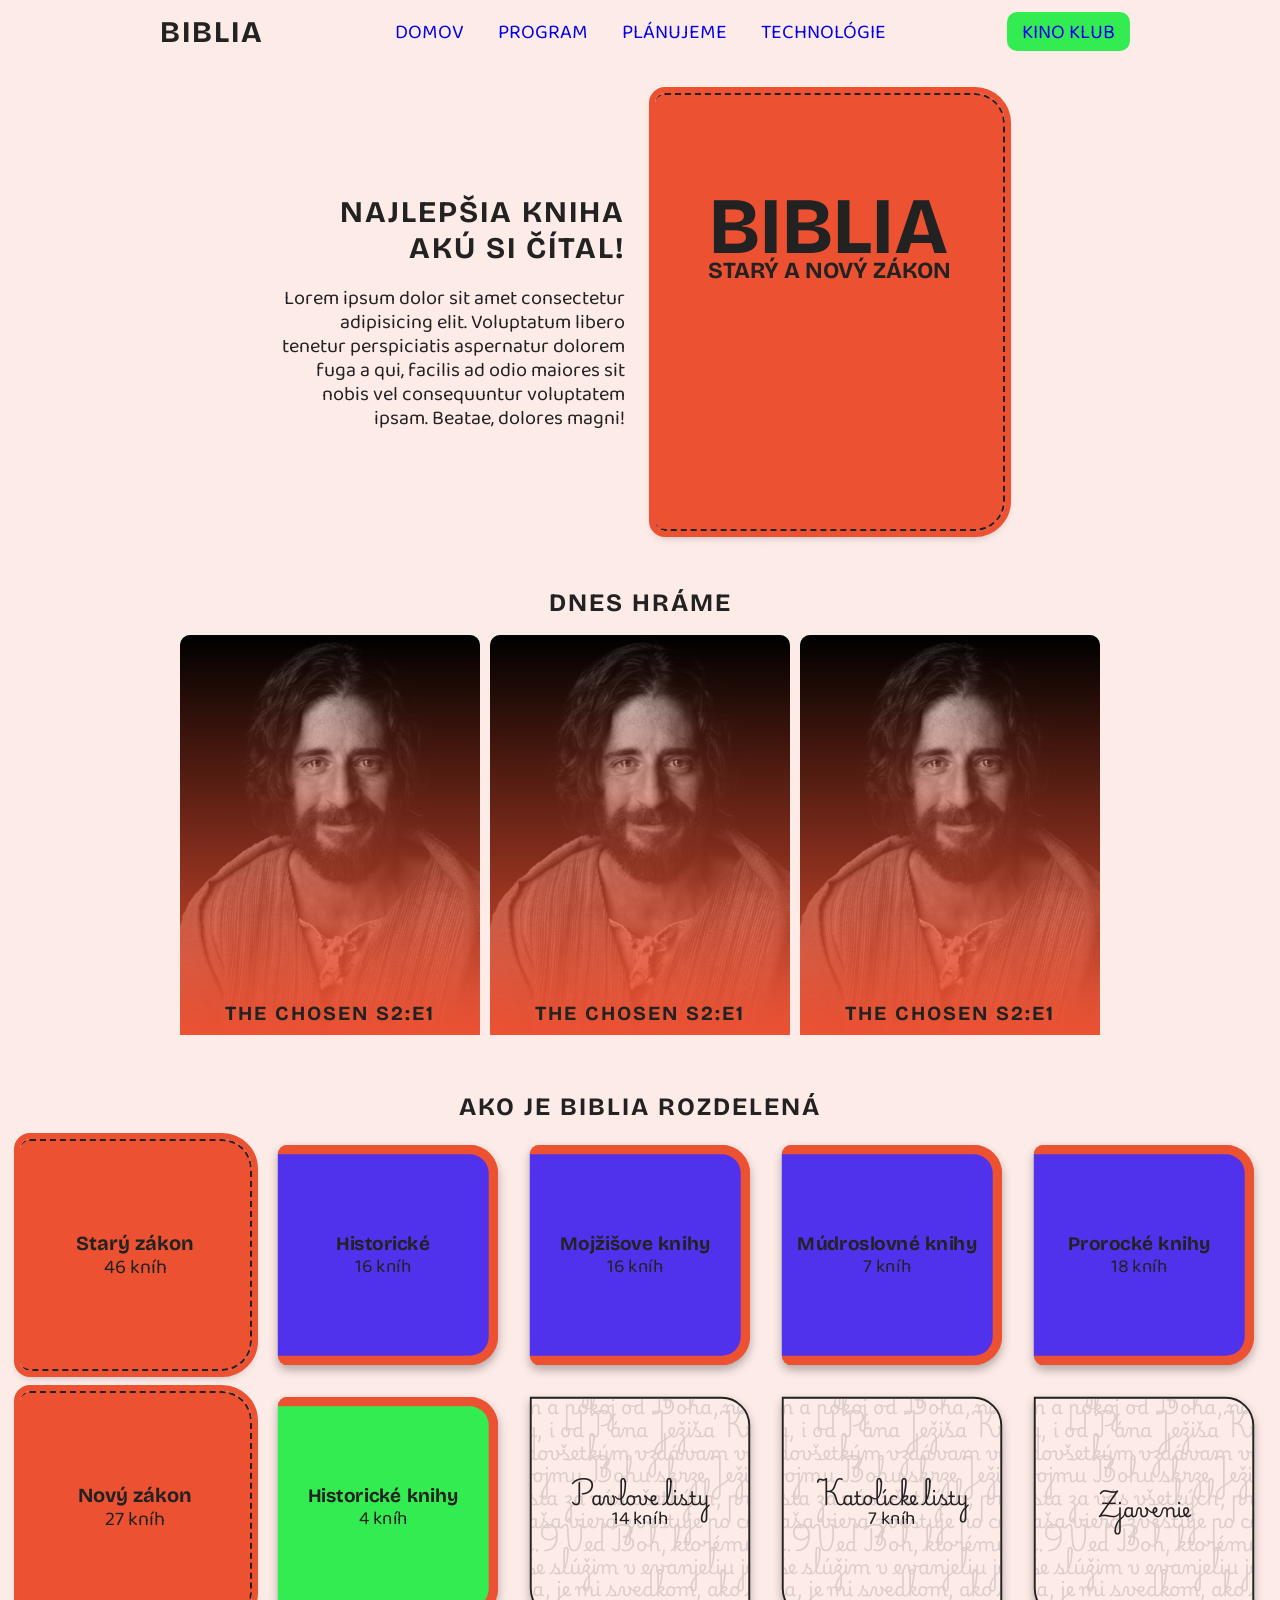
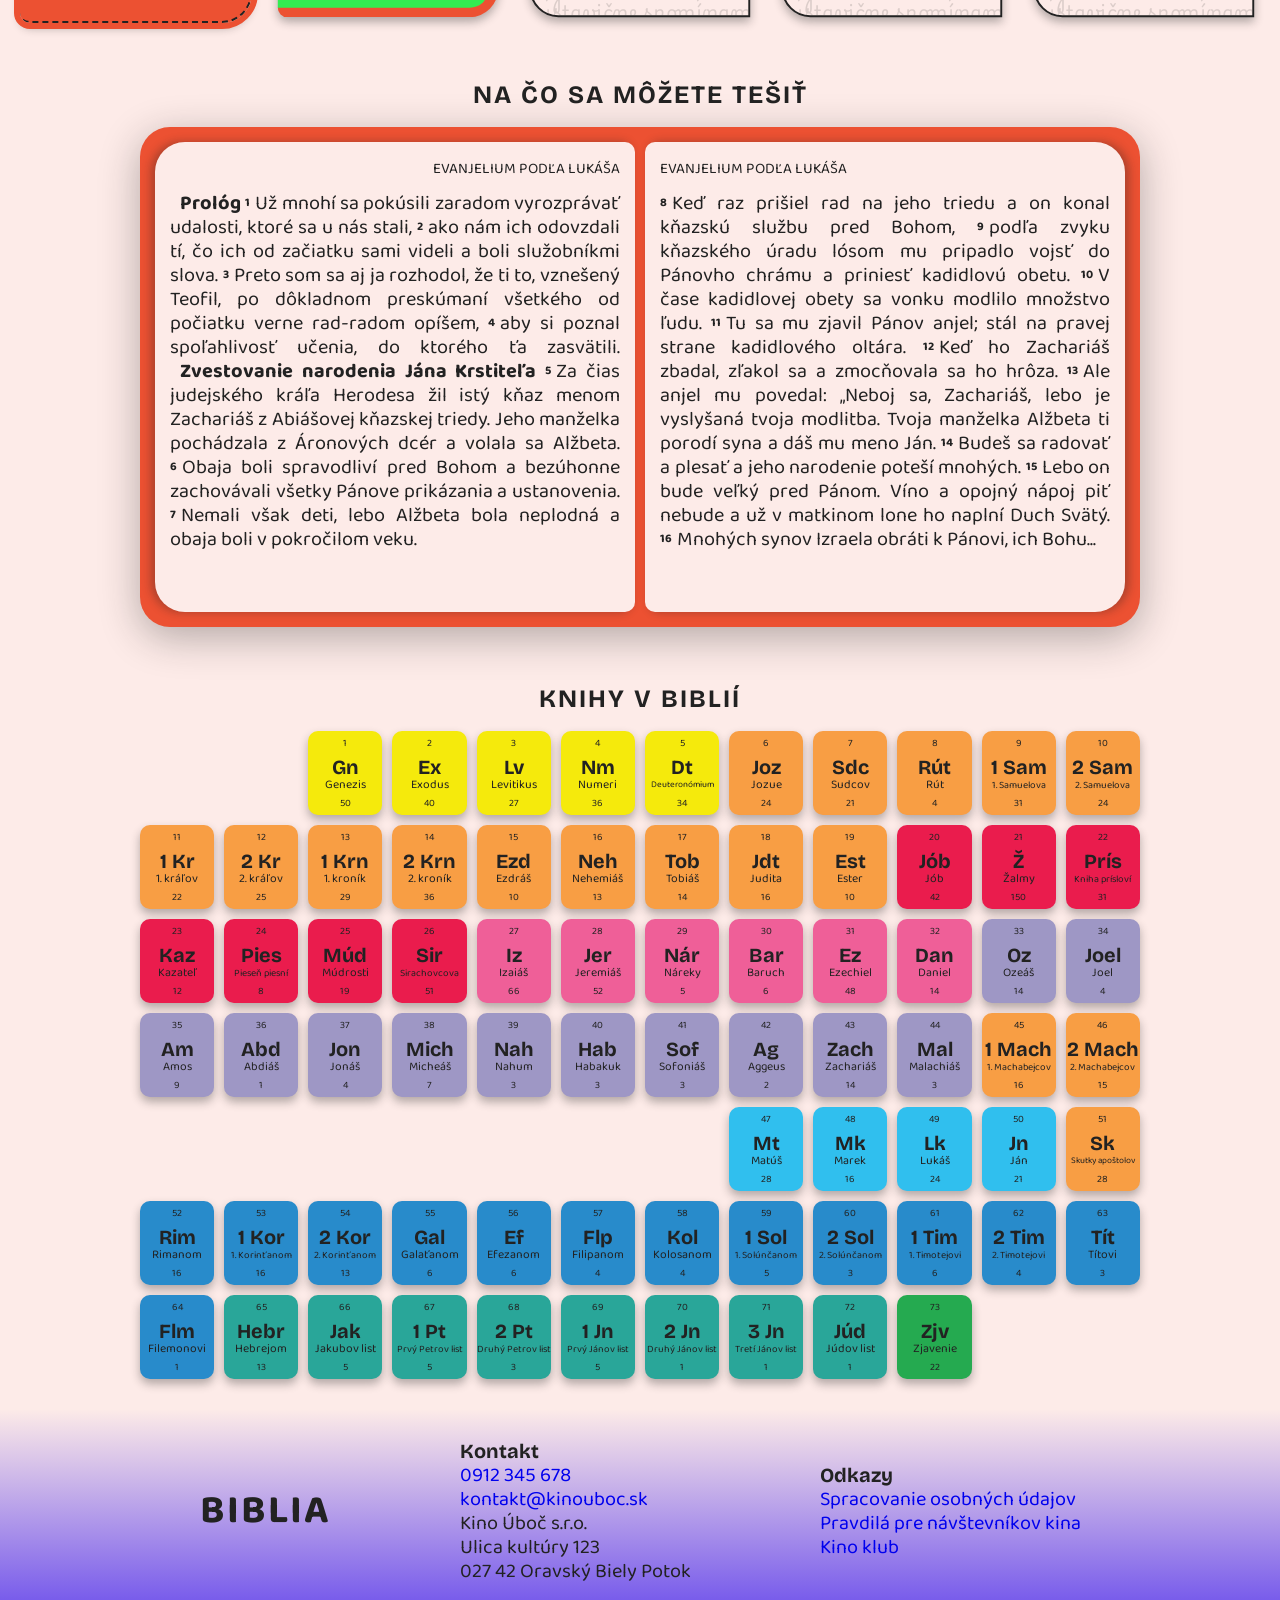
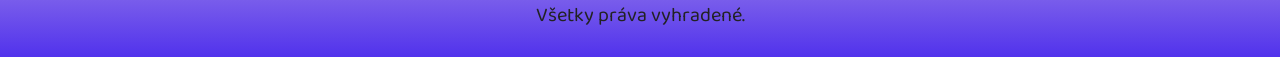
==== index.html @ f4912290 "uvodný commit - začaté je welcome, kniha, tabulka, delenie, header a footer" ====
<!DOCTYPE html>
<html lang="sk">
<head>
    <meta charset="UTF-8">
    <meta name="viewport" content="width=device-width, initial-scale=1.0">
    <title>Biblia - nalepšia kniha na svete</title>
    <link rel="stylesheet" href="style/style.css">
</head>
<body>

    <header>
        <div class="container">
            <h1>Biblia</h1>
            <nav>
                <ul>
                    <li><a href="#domov">Domov</a></li>
                    <li><a href="#program">Program</a></li>
                    <li><a href="#planujeme">Plánujeme</a></li>
                    <li><a href="#technologie">Technológie</a></li>
                </ul>
            </nav>
            <a href="/kino-klub.html" class="button">Kino klub</a>
        </div>
    </header>

    <main>
        
        <section id="welcome">
            <div class="text">
                <div>
                    <h2>Najlepšia kniha akú si čítal!</h2>
                    <P>Lorem ipsum dolor sit amet consectetur adipisicing elit. Voluptatum libero tenetur perspiciatis aspernatur dolorem fuga a qui, facilis ad odio maiores sit nobis vel consequuntur voluptatem ipsam. Beatae, dolores magni!</P>
                </div>
            </div>
            <div class="zavreta-kniha">
                <h2>Biblia</h2>
                <h3>Starý a Nový zákon</h3>
            </div>
        </section>

        <section id="dnes-hrame">
            <div>
                <h2>Dnes hráme</h2>
                <div>
                    <div class="karta">
                        <div class="pred">
                            <img src="/img/the_chosen.jpg" alt="titulný obrázok - seriál The Chosen">
                            <div>
                                <h3>The chosen S2:E1</h3>
                            </div>
                        </div>
                        <div class="zad">
                            <div class="info">
                                <h3>The chosen S2:E1</h3>
                                <div class="detail">
                                    <span>18:00</span>
                                    <span>SD</span>
                                    <span>Sála A</span>
                                </div>
                                <p>Lorem ipsum dolor sit, amet consectetur adipisicing elit. Quam voluptatum sapiente dolores, autem doloribus adipisci eligendi doloremque provident, ea facere facilis non harum libero quas iusto atque veniam similique minima.</p>
                            </div>
                            <a href="" class="button">Rezervovať</a>
                        </div>
                    </div>
                    <div class="karta">
                        <div class="pred">
                            <img src="/img/the_chosen.jpg" alt="titulný obrázok - seriál The Chosen">
                            <div>
                                <h3>The chosen S2:E1</h3>
                            </div>
                        </div>
                        <div class="zad">
                            <div class="info">
                                <h3>The chosen S2:E1</h3>
                                <div class="detail">
                                    <span>18:00</span>
                                    <span>SD</span>
                                    <span>Sála A</span>
                                </div>
                                <p>Lorem ipsum dolor sit, amet consectetur adipisicing elit. Quam voluptatum sapiente dolores, autem doloribus adipisci eligendi doloremque provident, ea facere facilis non harum libero quas iusto atque veniam similique minima.</p>
                            </div>
                            <a href="" class="button">Rezervovať</a>
                        </div>
                    </div>
                    <div class="karta">
                        <div class="pred">
                            <img src="/img/the_chosen.jpg" alt="titulný obrázok - seriál The Chosen">
                            <div>
                                <h3>The chosen S2:E1</h3>
                            </div>
                        </div>
                        <div class="zad">
                            <div class="info">
                                <h3>The chosen S2:E1</h3>
                                <div class="detail">
                                    <span>18:00</span>
                                    <span>SD</span>
                                    <span>Sála A</span>
                                </div>
                                <p>Lorem ipsum dolor sit, amet consectetur adipisicing elit. Quam voluptatum sapiente dolores, autem doloribus adipisci eligendi doloremque provident, ea facere facilis non harum libero quas iusto atque veniam similique minima.</p>
                            </div>
                            <a href="" class="button">Rezervovať</a>
                        </div>
                    </div>
                </div>
            </div>
        </section>

        <section id="delenie">
            <h2>Ako je Biblia rozdelená</h2>
            <div class="mriezka">
                <div class="">
                    <h3>Starý zákon</h3>
                    <p>46 kníh</p>
                </div>
                <div class="pod bg-tercialna">
                    <h3>Historické</h3>
                    <p>16 kníh</p>
                </div>
                <div class="pod bg-tercialna">
                    <h3>Mojžišove knihy</h3>
                    <p>16 kníh</p>
                </div>
                <div class="pod bg-tercialna">
                    <h3>Múdroslovné knihy</h3>
                    <p>7 kníh</p>
                </div>
                <div class="pod bg-tercialna">
                    <h3>Prorocké knihy</h3>
                    <p>18 kníh</p>
                </div>
                <div style="grid-column-start: 1;">
                    <h3>Nový zákon</h3>
                    <p>27 kníh</p>
                </div>
                <div class="pod bg-sekundarna">
                    <h3>Historické knihy</h3>
                    <p>4 kníh</p>
                </div>
                <div class="pod list">
                    <h3 class="pisane">Pavlove listy</h3>
                    <p>14 kníh</p>
                </div>
                <div class="pod list pisane">
                    <h3 class="pisane">Katolícke listy</h3>
                    <p>7 kníh</p>
                </div>
                <div class="pod list pisane">
                    <h3 class="pisane">Zjavenie</h3>
                </div>
            </div>
        </section>

        <section id="mozete-sa-tesit">
            <div class="container">
            <h2>Na čo sa môžete tešiť</h2>
                <!-- <div class="mriezka">
                    <div class="karta">

                    </div>
                </div> -->
                <div class="kniha">
                    <div class="strana">
                        <div class="Bozie-slovo">
                            <p class="hlavicka">Evanjelium podľa Lukáša</p>
                            <div class="text">
                                <span class="nadpis">Prológ</span>
                                <span class="vers"><span class="cislo">1</span>Už mnohí sa pokúsili zaradom vyrozprávať udalosti, ktoré sa u nás stali,</span>
                                <span class="vers"><span class="cislo">2</span>ako nám ich odovzdali tí, čo ich od začiatku sami videli a boli služobníkmi slova.</span>
                                <span class="vers"><span class="cislo">3</span>Preto som sa aj ja rozhodol, že ti to, vznešený Teofil, po dôkladnom preskúmaní všetkého od počiatku verne rad-radom opíšem,</span>
                                <span class="vers"><span class="cislo">4</span>aby si poznal spoľahlivosť učenia, do ktorého ťa zasvätili.</span>

                                <span class="nadpis">Zvestovanie narodenia Jána Krstiteľa</span>
                                <span class="vers"><span class="cislo">5</span>Za čias judejského kráľa Herodesa žil istý kňaz menom Zachariáš z Abiášovej kňazskej triedy. Jeho manželka pochádzala z Áronových dcér a volala sa Alžbeta.</span>
                                <span class="vers"><span class="cislo">6</span>Obaja boli spravodliví pred Bohom a bezúhonne zachovávali všetky Pánove prikázania a ustanovenia.</span>
                                <span class="vers"><span class="cislo">7</span>Nemali však deti, lebo Alžbeta bola neplodná a obaja boli v pokročilom veku.</span>
                            </div>
                        </div>
                    </div>
                    <div class="strana">
                        <div class="Bozie-slovo">
                            <p class="hlavicka">Evanjelium podľa Lukáša</p>
                            <div class="text">
                                <span class="vers"><span class="cislo">8</span>Keď raz prišiel rad na jeho triedu a on konal kňazskú službu pred Bohom,</span>
                                <span class="vers"><span class="cislo">9</span>podľa zvyku kňazského úradu lósom mu pripadlo vojsť do Pánovho chrámu a priniesť kadidlovú obetu.</span>
                                <span class="vers"><span class="cislo">10</span>V čase kadidlovej obety sa vonku modlilo množstvo ľudu.</span>
                                <span class="vers"><span class="cislo">11</span>Tu sa mu zjavil Pánov anjel; stál na pravej strane kadidlového oltára.</span>
                                <span class="vers"><span class="cislo">12</span>Keď ho Zachariáš zbadal, zľakol sa a zmocňovala sa ho hrôza.</span>
                                <span class="vers"><span class="cislo">13</span>Ale anjel mu povedal: „Neboj sa, Zachariáš, lebo je vyslyšaná tvoja modlitba. Tvoja manželka Alžbeta ti porodí syna a dáš mu meno Ján.</span>
                                <span class="vers"><span class="cislo">14</span>Budeš sa radovať a plesať a jeho narodenie poteší mnohých.</span>
                                <span class="vers"><span class="cislo">15</span>Lebo on bude veľký pred Pánom. Víno a opojný nápoj piť nebude a už v matkinom lone ho naplní Duch Svätý.</span>
                                <span class="vers"><span class="cislo">16</span>Mnohých synov Izraela obráti k Pánovi, ich Bohu...</span>
                            </div>
                        </div>
                    </div>
                </div>
            </div>
        </section>

        <section id="tabulka">
            <h2>Knihy v Biblií</h2>
            <div class="container">

            </div>
        </section>

        <script type="module" src="./js/tab.js"></script>

    </main>

    <footer class="section">
        <div class="container">
            <div class="info">
                <div class="">
                    <p class="footer-logo">Biblia</p>
                </div>
                <div class="">
                    <h3>Kontakt</h3>
                    <ul>
                        <li><a href="tel:+421912345678">0912 345 678</a></li>
                        <li><a href="mailto:kontakt@kinouboc.sk">kontakt@kinouboc.sk</a></li>
                        <li>
                            Kino Úboč s.r.o. <br>
                            Ulica kultúry 123 <br>
                            027 42 Oravský Biely Potok
                        </li>
                    </ul>
                </div>
                <div class="">
                    <h3>Odkazy</h3>
                    <ul>
                        <li><a href="/">Spracovanie osobných údajov</a></li>
                        <li><a href="/">Pravdilá pre návštevníkov kina</a></li>
                        <li><a href="/">Kino klub</a></li>
                    </ul>
                </div>
            </div>
            <div class="prava">
                <p>Všetky práva vyhradené.</p>
            </div>
        </div>
    </footer>
    
</body>
</html>
---- style/style.css ----
@import url('https://fonts.googleapis.com/css2?family=Baloo+2:wght@400..800&family=Bricolage+Grotesque:opsz,wght@12..96,200..800&family=Playwrite+FR+Trad:wght@100..400&display=swap');

:root {
    --primarna-farba: #EC5132;
    --sekundarna-farba: #32EC51;
    --tercialna-farba: #5132EC;
    --papier-farba: #FDEBE8;
    --siva-farba: #888;
    --cierna-farba: #222;
    --shadow: #2225;
    --zaoblenie: 1rem;
    --transition-cas: 0.6s;
    color-scheme: light dark;
}

[data-theme="dark"] {
    --primarna-farba: #ACB;
    --sekundarna-farba: #890;
}

html {
    font-size: 62.5%;
}

*, *::before, *::after {
    margin: 0;
    padding: 0;
    box-sizing: border-box;
    line-height: 2.4rem;
    font-size: 2rem;
    
    font-family: "Baloo 2", sans-serif;
    font-optical-sizing: auto;
    font-weight: normal;
    font-style: normal;
}

body {
    background-color: var(--papier-farba);
    color: var(--cierna-farba);
}

h1, h2, h3, h4, h5, h6, .h1, .h2, .h3, .h4, .h5, .h6 {
    font-family: "Bricolage Grotesque", sans-serif;
    font-optical-sizing: auto;
    font-weight: bold;
    font-style: normal;
    font-variation-settings: "wdth" 100;
}

.pisane {
    font-family: "Playwrite FR Trad", cursive;
    font-optical-sizing: auto;
    font-weight: normal;
    font-style: normal;
}

.container {
    max-width: 1000px;
    margin: 0 auto;
}

header div {
    display: flex;
    flex-direction: row;
    justify-content: space-between;
    padding: 1rem;
    align-items: center;
    gap: 1.5rem;
}

header h1 {
    text-transform: uppercase;
    font-size: 3rem;
    letter-spacing: .2rem;
    transition: var(--transition-cas);
    padding: .75rem;
    border: solid transparent 0.2rem;
}

header h1:hover {
    color: var(--primarna-farba);
    border-bottom: solid var(--tercialna-farba) 0.2rem;
    position: relative;
}

header h1::after, header h1::before {
    transition: var(--transition-cas);
    background-color: transparent;
    width: 1rem;
    aspect-ratio: 1/1;
    content: "";
    position: absolute;
    top: 0;
    right: 0;
    border-radius: var(--zaoblenie);
    animation: blikanie 1s infinite;
}

header h1::before {
    animation: none
}

header h1:hover::after, header h1:hover::before {
    background-color: var(--sekundarna-farba);
}

@keyframes blikanie {
    0% {opacity: 1; scale: 1;}
    50% {opacity: 1; scale: 1;}
    100% {opacity: 0; scale: 2;}
    
}

header ul {
    list-style-type: none;
}

header li {
    display: inline-block;
    padding: 0;
}

header li a {
    padding: .75rem 1.5rem;
    text-decoration: none;
    border-radius: var(--zaoblenie);
    text-transform: uppercase;
}

header a.button {
    background-color: var(--sekundarna-farba);
    padding: .75rem 1.5rem;
    text-decoration: none;
    border-radius: var(--zaoblenie);
    text-transform: uppercase;
}

main {
    width: 100vw;
    height: 100%;
}

section, .section {
    padding: 3rem 2rem;
}

section h2, .section h2 {
    text-transform: uppercase;
    font-size: 2.5rem;
    letter-spacing: .2rem;
    text-align: center;
    margin-bottom: 2rem;
}

#dnes-hrame div div {
    display: flex;
    flex-direction: row;
    flex-wrap: no-wrap;
    gap: 1rem;
    justify-content: center;
    align-items: center;
    perspective: 1000px;
}

#dnes-hrame .karta {
    width: 100%;
    max-width: 300px;
    height: 400px;
    padding: 1rem;
    position: relative;
    transform-style: preserve-3d;
    transition: transform var(--transition-cas);
}

#dnes-hrame .karta:hover {
    transform: rotateY(180deg);
}

#dnes-hrame .karta .pred,
#dnes-hrame .karta .zad {
    position: absolute;
    width: 100%;
    height: 100%;
    backface-visibility: hidden;
    background-color: var(--sekundarna-farba);
    border-radius: var(--zaoblenie);
} 

#dnes-hrame .karta img {
    width: 100%;
    height: 100%;
    border-radius: var(--zaoblenie);
    object-fit: cover;
    position: absolute;
}

#dnes-hrame .karta .pred div {
    width: 100%;
    height: 100%;
    padding: 1rem;
    background-image: linear-gradient(to bottom, transparent, var(--primarna-farba));
}

#dnes-hrame .karta .pred div h3 {
    text-transform: uppercase;
    font-size: 2rem;
    letter-spacing: .2rem;
    margin-top: auto;
}

#dnes-hrame .karta .zad {
    display: flex;
    flex-direction: column;
    justify-content: space-between;
    align-items: center;
    gap: 1rem;
    transform: rotateY(180deg);
    color: var(--primarna-farba);
    padding: 1rem;
}

#dnes-hrame .karta .zad a.button {
    padding: 1rem;
    display: block;
    width: 100%;
    text-align: center;
    background-color: var(--primarna-farba);
    border-radius: var(--zaoblenie);
    transition: var(--transition-cas);
    color: var(--sekundarna-farba);
    text-decoration: none;
    text-transform: uppercase;
    font-weight: bold;
}

#dnes-hrame .karta .zad a.button:hover {
    background-color: var(--siva-farba);
}

#dnes-hrame .karta .zad .info {
    display: flex;
    flex-direction: column;
    justify-content: space-between;
    align-items: center;
    gap: 1rem;
}

#dnes-hrame .karta .zad .info p {
    display: -webkit-box;
    -webkit-box-orient: vertical;
    -webkit-line-clamp: 6;
    line-clamp: 6;
    overflow: hidden;
}

#dnes-hrame .karta .zad .info h3 {
    font-size: 4rem;
    text-align: center;
    margin: 1rem 0;
    line-height: 1.2;
    display: -webkit-box;
    -webkit-box-orient: vertical;
    -webkit-line-clamp: 2;
    line-clamp: 2;
    overflow: hidden;
}

#dnes-hrame .karta .zad .info .detail {
    text-align: center;
}

#dnes-hrame .karta .zad .info .detail span {
    background-color: var(--primarna-farba);
    border-radius: var(--zaoblenie);
    color: var(--sekundarna-farba);
    padding: 0.3rem 0.5rem;
}

#delenie div.mriezka {
    display: grid;
    grid-template-columns: repeat(auto-fit, minmax(15rem, 1fr));
    gap: 2rem;
    align-items: center;
}

#delenie div.mriezka div {
    display: flex;
    justify-content: center;
    align-items: center;
    flex-direction: column;
    background-color: var(--primarna-farba);
    aspect-ratio: 1/1;
    border-radius: calc(var(--zaoblenie) * 1) calc(var(--zaoblenie) * 3) calc(var(--zaoblenie) * 3) calc(var(--zaoblenie) * 1);
    text-align: center;
    padding: 1rem;
    box-shadow: 0 0.5rem 1rem var(--shadow);
    outline: solid var(--primarna-farba) 0.6rem;
    border: dashed var(--cierna-farba) 0.2rem;
    border-left: none;
    transition: var(--transition-cas);
}

#delenie div.mriezka div:hover, #delenie div.mriezka div.pod:hover {
    transform: scale(1.05);
    box-shadow: 0 1rem 4rem var(--shadow);
}

#delenie div.mriezka div.pod {
    transform: scale(0.95);
    border: solid 1rem var(--primarna-farba);

    outline: none;
    border-left: none;
}

#delenie div.mriezka div.list {
    border: 0.2rem solid var(--cierna-farba);
    background-color: var(--papier-farba);
    border-radius: 0 calc(var(--zaoblenie) * 3) 0 calc(var(--zaoblenie) * 3);
    overflow: hidden;
    position: relative;
}

#delenie div.mriezka div.list::after {
    position: absolute;
    width: 150%;
    aspect-ratio: 1/1;
    /* text-align: justify; */
    content: "Pavol, služobník Krista Ježiša, povolaný za apoštola, vybraný hlásať Božie evanjelium, ktoré Boh vopred prisľúbil vo Svätých písmach a skrze svojich prorokov o svojom Synovi, ktorý podľa tela pochádza z Dávidovho rodu a podľa Ducha svätosti od vzkriesenia z mŕtvych je ustanovený v moci ako Boží Syn, o Ježišovi Kristovi, našom Pánovi. Skrze neho sme dostali milosť a apoštolský úrad, aby na slávu jeho mena poslušne uverili všetky národy; k nim patríte aj vy, povolaní Ježišom Kristom. Všetkým, čo sú v Ríme, Bohom milovaným, povolaným svätým: Milosť vám a pokoj od Boha, nášho Otca, i od Pána Ježiša Krista. Predovšetkým vzdávam vďaky svojmu Bohu skrze Ježiša Krista za vás všetkých, pretože sa vaša viera zvestuje po celom svete.9Veď Boh, ktorému z tej duše slúžim v evanjeliu jeho Syna, je mi svedkom, ako si na vás ustavične spomínam vo všetkých svojich modlitbách a prosím, či by sa mi raz predsa len nepodarilo prísť k vám, ak to bude Božia vôľa. Lebo túžim vidieť vás a dať vám nejaký duchovný dar na vašu posilu, to jest, aby sme sa navzájom potešili spoločnou vierou, vašou i mojou. Nechcem, bratia, aby ste nevedeli, že som už veľa ráz pomýšľal ísť k vám, aby som aj u vás mal nejaké ovocie, tak ako u ostatných národov, – ale až doteraz sa mi v tom prekážalo. Som dlžníkom Grékov i barbarov, múdrych i nemúdrych. A tak pokiaľ ide o mňa, som pripravený hlásať evanjelium aj vám, čo ste v Ríme.";
    opacity: 0.15;
    font-family: "Playwrite FR Trad", cursive;
    font-optical-sizing: auto;
    font-weight: normal;
    font-style: normal;
}

/* #delenie div.mriezka div.pod:nth-child(n+7) {
    border: solid .5rem var(--sekundarna-farba);
} */

footer {
    background-image: linear-gradient(to bottom, transparent, var(--tercialna-farba));
}

footer .info {
    display: flex;
    flex-direction: row;
    justify-content: space-around;
    align-items: center;
    gap: 1rem;
}

footer ul {
    list-style-type: none;
}

footer ul li a {
    text-decoration: none;
}

footer .footer-logo {
    font-size: 4rem;
    text-transform: uppercase;
    letter-spacing: .2rem;
    font-weight: bold;
}

footer .prava {
    text-align: center;
    margin-top: 2rem;
}

.kniha {
    width: 100%;
    aspect-ratio: 4/2;
    background-color: var(--primarna-farba);
    border-radius: calc(var(--zaoblenie) * 3);
    padding: 1.5rem;
    display: grid;
    grid-template-columns: 1fr 1fr;
    gap: 1rem;
    box-shadow: 0 1rem 4rem var(--shadow);
    color: var(--cierna-farba);
    transition: var(--transition-cas);
}

.kniha:hover {
    transform: scale(1.02);
    box-shadow: 0 2rem 8rem var(--shadow);
}

.kniha div.strana {
    background-color: var(--papier-farba);
    padding: 1.5rem;
    text-align: justify;
}

.kniha div.strana:nth-child(2n+1) {
    border-radius: calc(var(--zaoblenie) * 3) calc(var(--zaoblenie) * 1) calc(var(--zaoblenie) * 1) calc(var(--zaoblenie) * 3);
    box-shadow: -0.4rem 0 1rem var(--shadow);
}

.kniha div.strana:nth-child(2n) {
    border-radius: calc(var(--zaoblenie) * 1) calc(var(--zaoblenie) * 3) calc(var(--zaoblenie) * 3) calc(var(--zaoblenie) * 1);
    box-shadow: 0.4rem 0 1rem var(--shadow);
}

.kniha div.Bozie-slovo {
    display: flex;
    flex-direction: column;
    gap: 1rem;
}

.kniha div.Bozie-slovo .hlavicka {
    font-size: 1.5rem;
    text-transform: uppercase;
}

.kniha .strana:nth-child(2n) div.Bozie-slovo .hlavicka {
    text-align: left;
}

.kniha .strana:nth-child(2n+1) div.Bozie-slovo .hlavicka {
    text-align: right;
}

.kniha .Bozie-slovo .text .nadpis {
    font-weight: bold;
    /* display: block; */
    padding-left: 1rem;
}

.kniha .Bozie-slovo .text .vers {
    transition: var(--transition-cas);
    border-radius: var(--zaoblenie);
}

.kniha .Bozie-slovo .text .vers:hover {
    text-decoration: underline dotted;
}

.kniha .Bozie-slovo .text .novy-riadok::before {
    content: "\A";
    white-space: pre;
}

.kniha .Bozie-slovo .text .cislo {
    font-size: 1.2rem;
    margin-right: 0.5rem;
    vertical-align: top;
    font-weight: bold;
}

#welcome {
    display: grid;
    grid-template-columns: 1fr 1fr;
    gap: 3rem;
}

#welcome .zavreta-kniha {
    width: 100%;
    max-width: 350px;
    aspect-ratio: 4/5;
    background-color: var(--primarna-farba);
    border-radius: calc(var(--zaoblenie) * 1) calc(var(--zaoblenie) * 3) calc(var(--zaoblenie) * 3) calc(var(--zaoblenie) * 1);
    box-shadow: 0 0.5rem 1rem var(--shadow);
    padding: 12rem 3rem;
    outline: solid var(--primarna-farba) 0.6rem;
    border: dashed var(--cierna-farba) 0.2rem;
    border-left: none;
    transition: var(--transition-cas);
}

#welcome .zavreta-kniha:hover {
    transform: scale(1.05) rotateX(10deg) rotateY(15deg) rotateZ(0deg);
    box-shadow: 0 1rem 4rem var(--shadow);
}

#welcome .zavreta-kniha h2 {
    font-size: 8rem;
    text-align: center;
}

#welcome .zavreta-kniha h3 {
    font-size: 2.3rem;
    text-align: center;
    text-transform: uppercase;
}

#welcome .text {
    text-align: right;
    display: flex;
    align-items: center;
    justify-content: center;
    width: 100%;
    max-width: 350px;
    margin-left: auto;
}

#welcome .text h2 {
    font-size: 3rem;
    text-transform: uppercase;
    text-align: right;
    line-height: 1.2;
}

#tabulka .container {
    display: grid;
    grid-template-columns: 1fr 1fr 1fr 1fr 1fr 1fr 1fr 1fr 1fr 1fr 1fr 1fr;
    gap: 1rem;
    align-items: center;
}

@media (max-width: 1000px) {
    #tabulka .container {
        grid-template-columns: 1fr 1fr 1fr 1fr 1fr 1fr 1fr 1fr;
    }
}

@media (max-width: 768px) {
    #tabulka .container {
        grid-template-columns: 1fr 1fr 1fr 1fr 1fr 1fr;
    }
}

@media (max-width: 640px) {
    #tabulka .container {
        grid-template-columns: 1fr 1fr 1fr 1fr;
    }
}

#tabulka .container .prvok{
    transition: calc(var(--transition-cas) * 0.5);
}

#tabulka .container .prvok:hover{
    transform: scale(1.2);
    box-shadow: 0 1rem 4rem var(--shadow);
}



/* UNIVERZÁLNE */

.bg-primarna {
    background-color: var(--primarna-farba) !important;
}

.bg-sekundarna {
    background-color: var(--sekundarna-farba) !important;
}

.bg-tercialna {
    background-color: var(--tercialna-farba) !important;
}
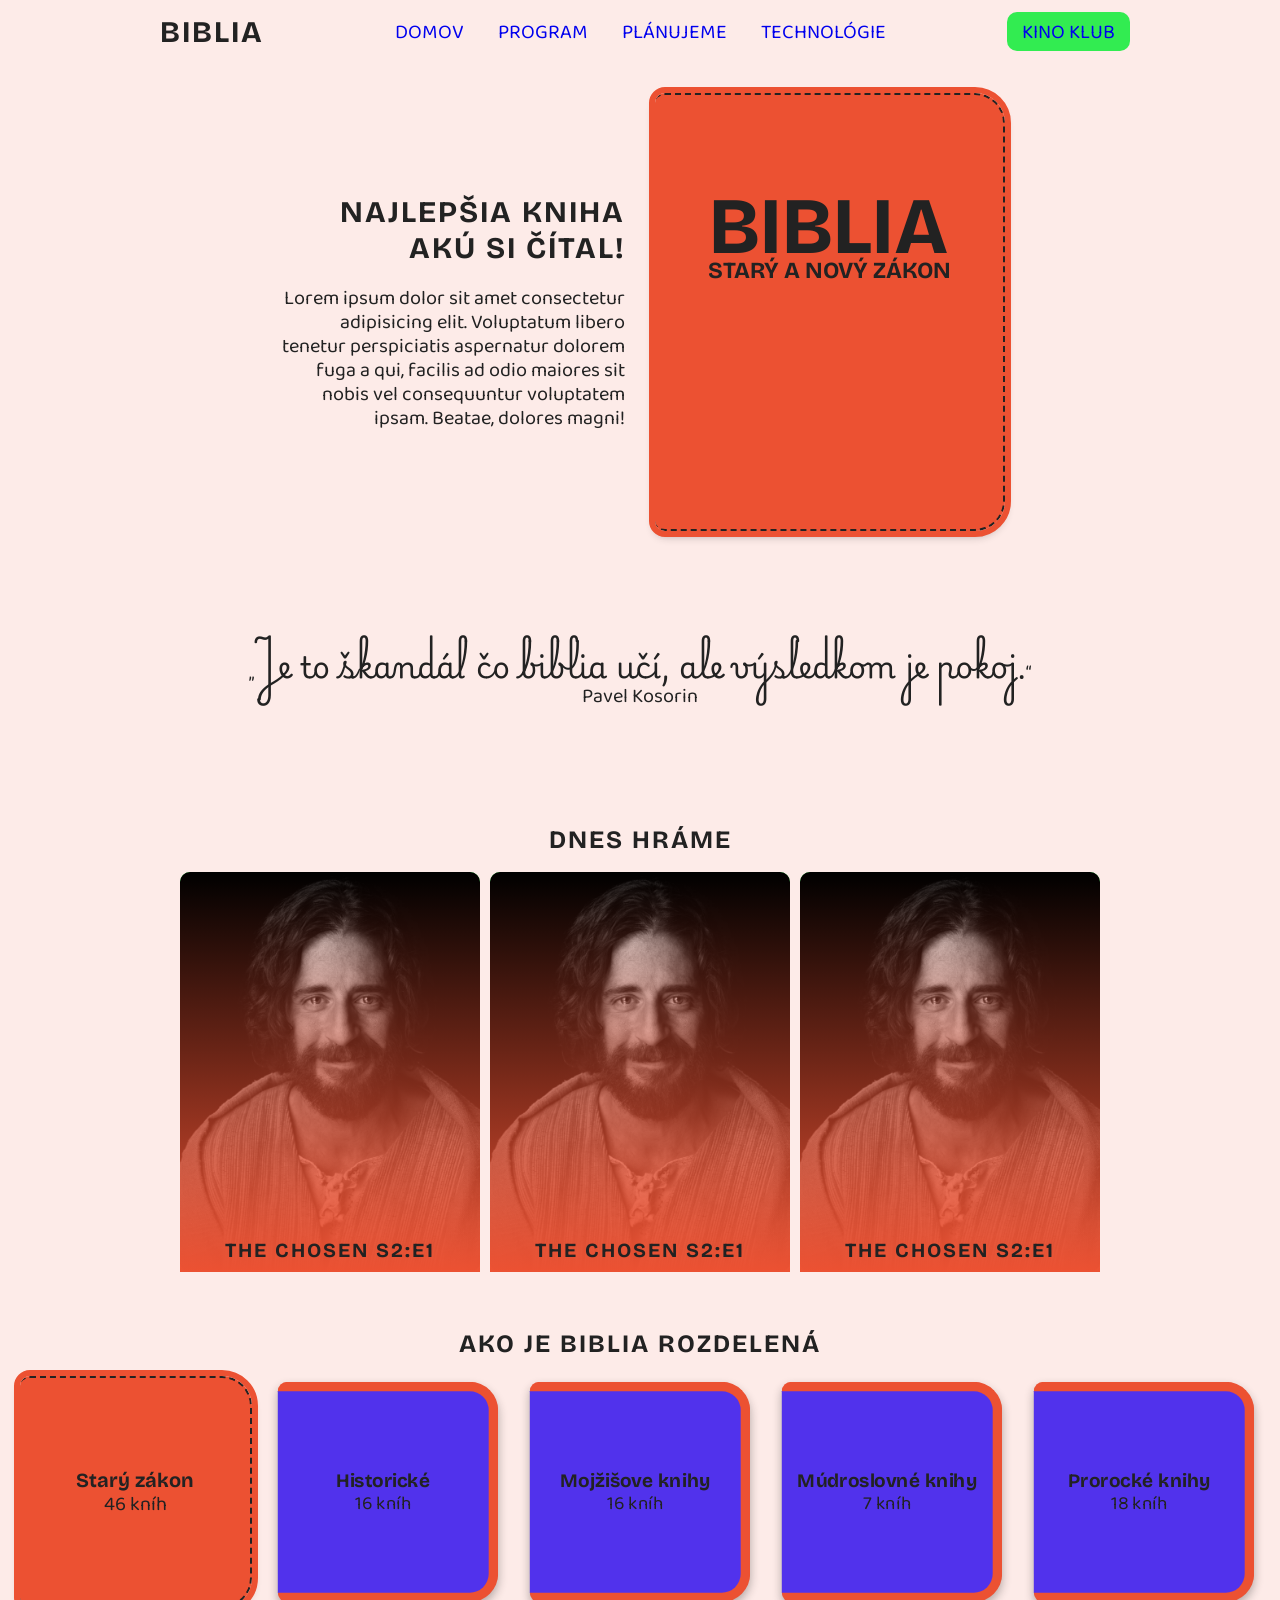
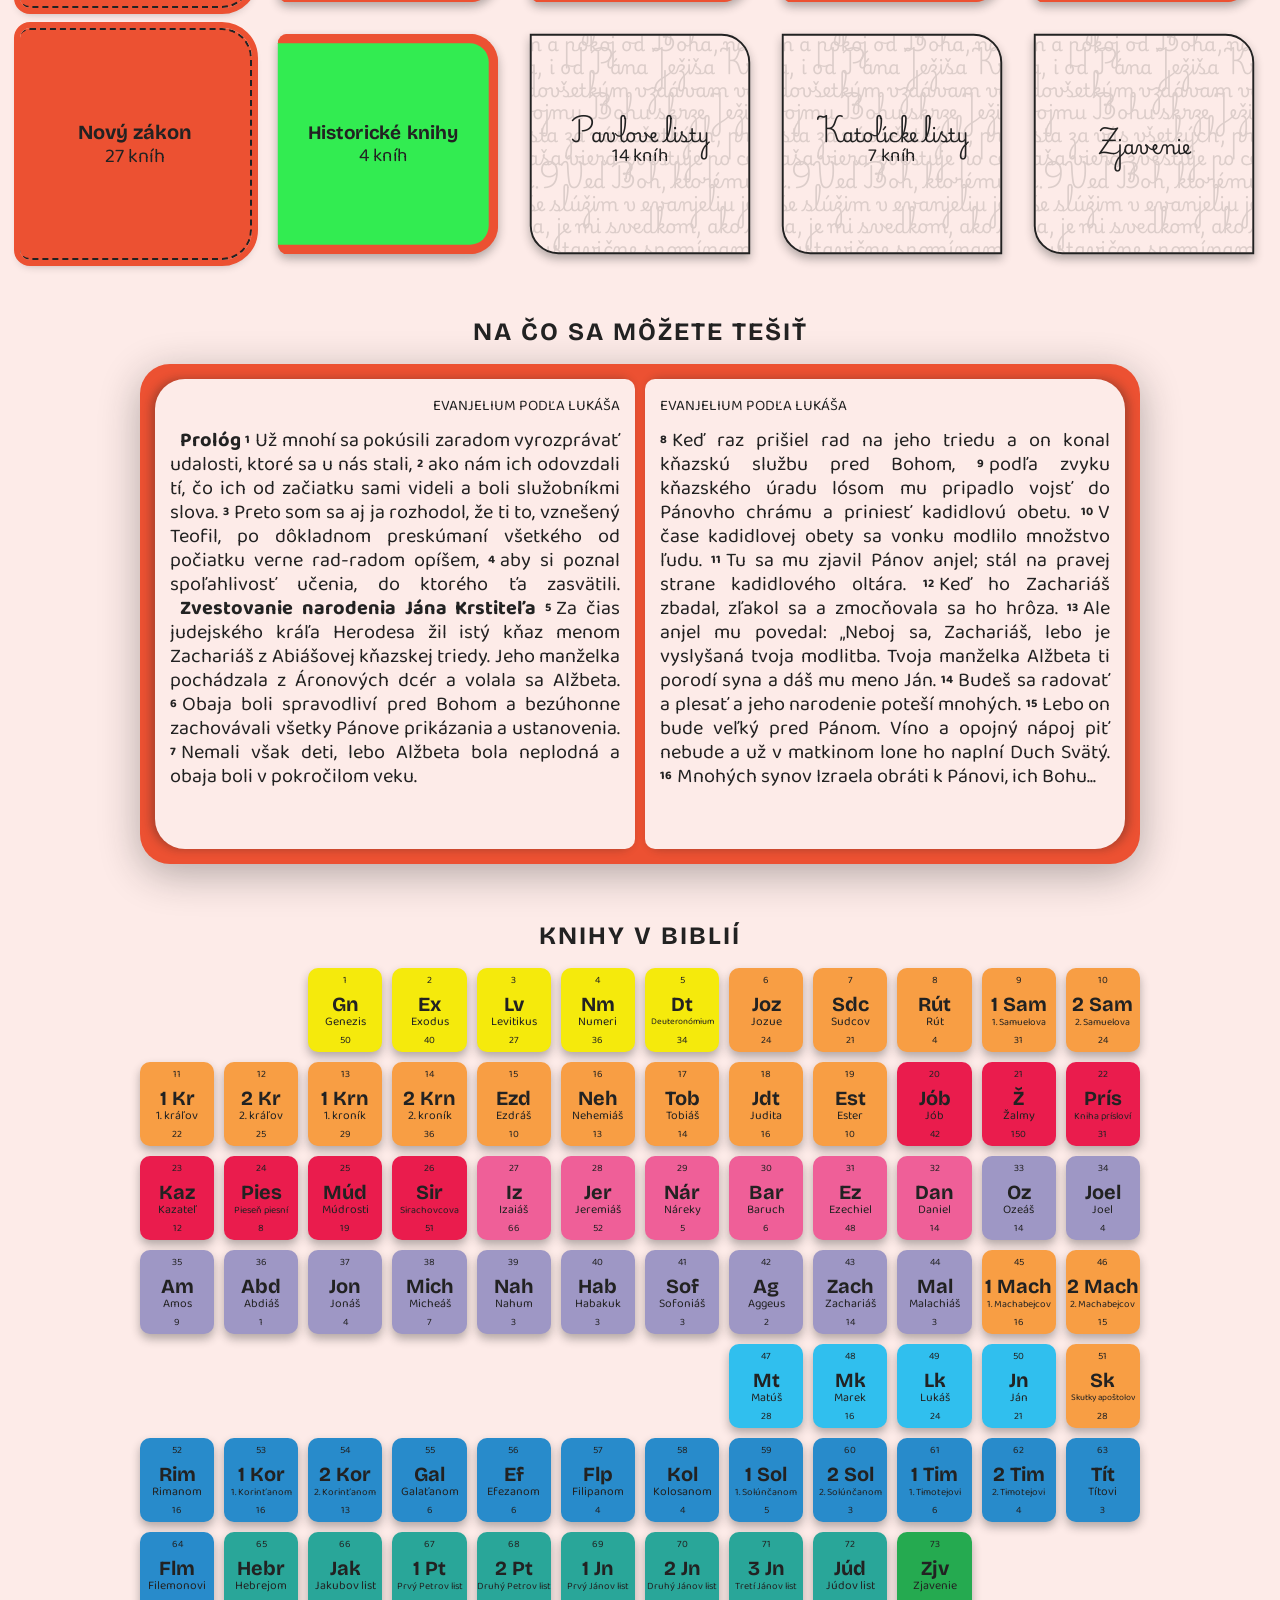
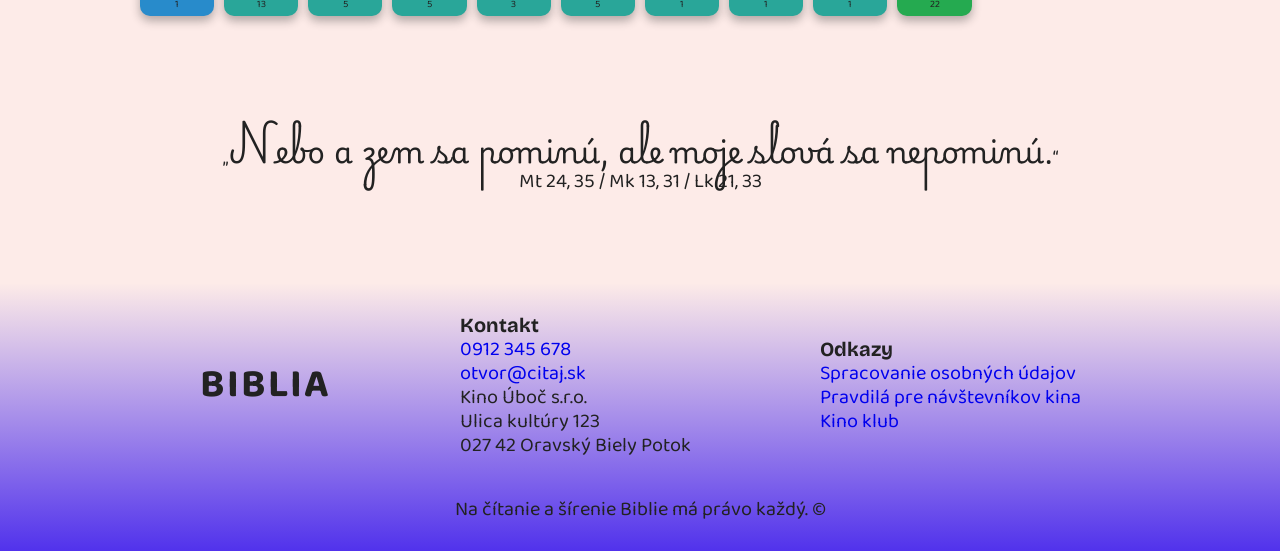
==== commit 9734b23b: "citaty" ====
--- a/index.html
+++ b/index.html
@@ -38,13 +38,20 @@
             </div>
         </section>
 
+        <section>
+            <div class="container citat">
+                <q class="pisane">Je to škandál čo biblia učí, ale výsledkom je pokoj.</q>
+                <p>Pavel Kosorin</p>
+            </div>
+        </section>
+
         <section id="dnes-hrame">
             <div>
                 <h2>Dnes hráme</h2>
                 <div>
                     <div class="karta">
                         <div class="pred">
-                            <img src="/img/the_chosen.jpg" alt="titulný obrázok - seriál The Chosen">
+                            <img src="./img/the_chosen.jpg" alt="titulný obrázok - seriál The Chosen">
                             <div>
                                 <h3>The chosen S2:E1</h3>
                             </div>
@@ -64,7 +71,7 @@
                     </div>
                     <div class="karta">
                         <div class="pred">
-                            <img src="/img/the_chosen.jpg" alt="titulný obrázok - seriál The Chosen">
+                            <img src="./img/the_chosen.jpg" alt="titulný obrázok - seriál The Chosen">
                             <div>
                                 <h3>The chosen S2:E1</h3>
                             </div>
@@ -84,7 +91,7 @@
                     </div>
                     <div class="karta">
                         <div class="pred">
-                            <img src="/img/the_chosen.jpg" alt="titulný obrázok - seriál The Chosen">
+                            <img src="./img/the_chosen.jpg" alt="titulný obrázok - seriál The Chosen">
                             <div>
                                 <h3>The chosen S2:E1</h3>
                             </div>
@@ -206,6 +213,13 @@
 
         <script type="module" src="./js/tab.js"></script>
 
+        <section>
+            <div class="container citat">
+                <q class="pisane">Nebo a zem sa pominú, ale moje slová sa nepominú.</q>
+                <p>Mt 24, 35 / Mk 13, 31 / Lk 21, 33</p>
+            </div>
+        </section>
+
     </main>
 
     <footer class="section">
@@ -218,7 +232,7 @@
                     <h3>Kontakt</h3>
                     <ul>
                         <li><a href="tel:+421912345678">0912 345 678</a></li>
-                        <li><a href="mailto:kontakt@kinouboc.sk">kontakt@kinouboc.sk</a></li>
+                        <li><a href="mailto:otvor@citaj.sk">otvor@citaj.sk</a></li>
                         <li>
                             Kino Úboč s.r.o. <br>
                             Ulica kultúry 123 <br>
@@ -236,7 +250,7 @@
                 </div>
             </div>
             <div class="prava">
-                <p>Všetky práva vyhradené.</p>
+                <p>Na čítanie a šírenie Biblie má právo každý. &copy;</p>
             </div>
         </div>
     </footer>
--- a/style/style.css
+++ b/style/style.css
@@ -368,7 +368,7 @@
 
 footer .prava {
     text-align: center;
-    margin-top: 2rem;
+    margin-top: 4rem;
 }
 
 .kniha {
@@ -539,6 +539,21 @@
     box-shadow: 0 1rem 4rem var(--shadow);
 }
 
+.citat {
+    padding: 6rem 1rem;
+}
+
+.citat q {
+    font-size: 3rem;
+    text-align: center;
+    display: block;
+}
+
+.citat p {
+    font-size: 2rem;
+    text-align: center;
+}
+
 
 
 /* UNIVERZÁLNE */
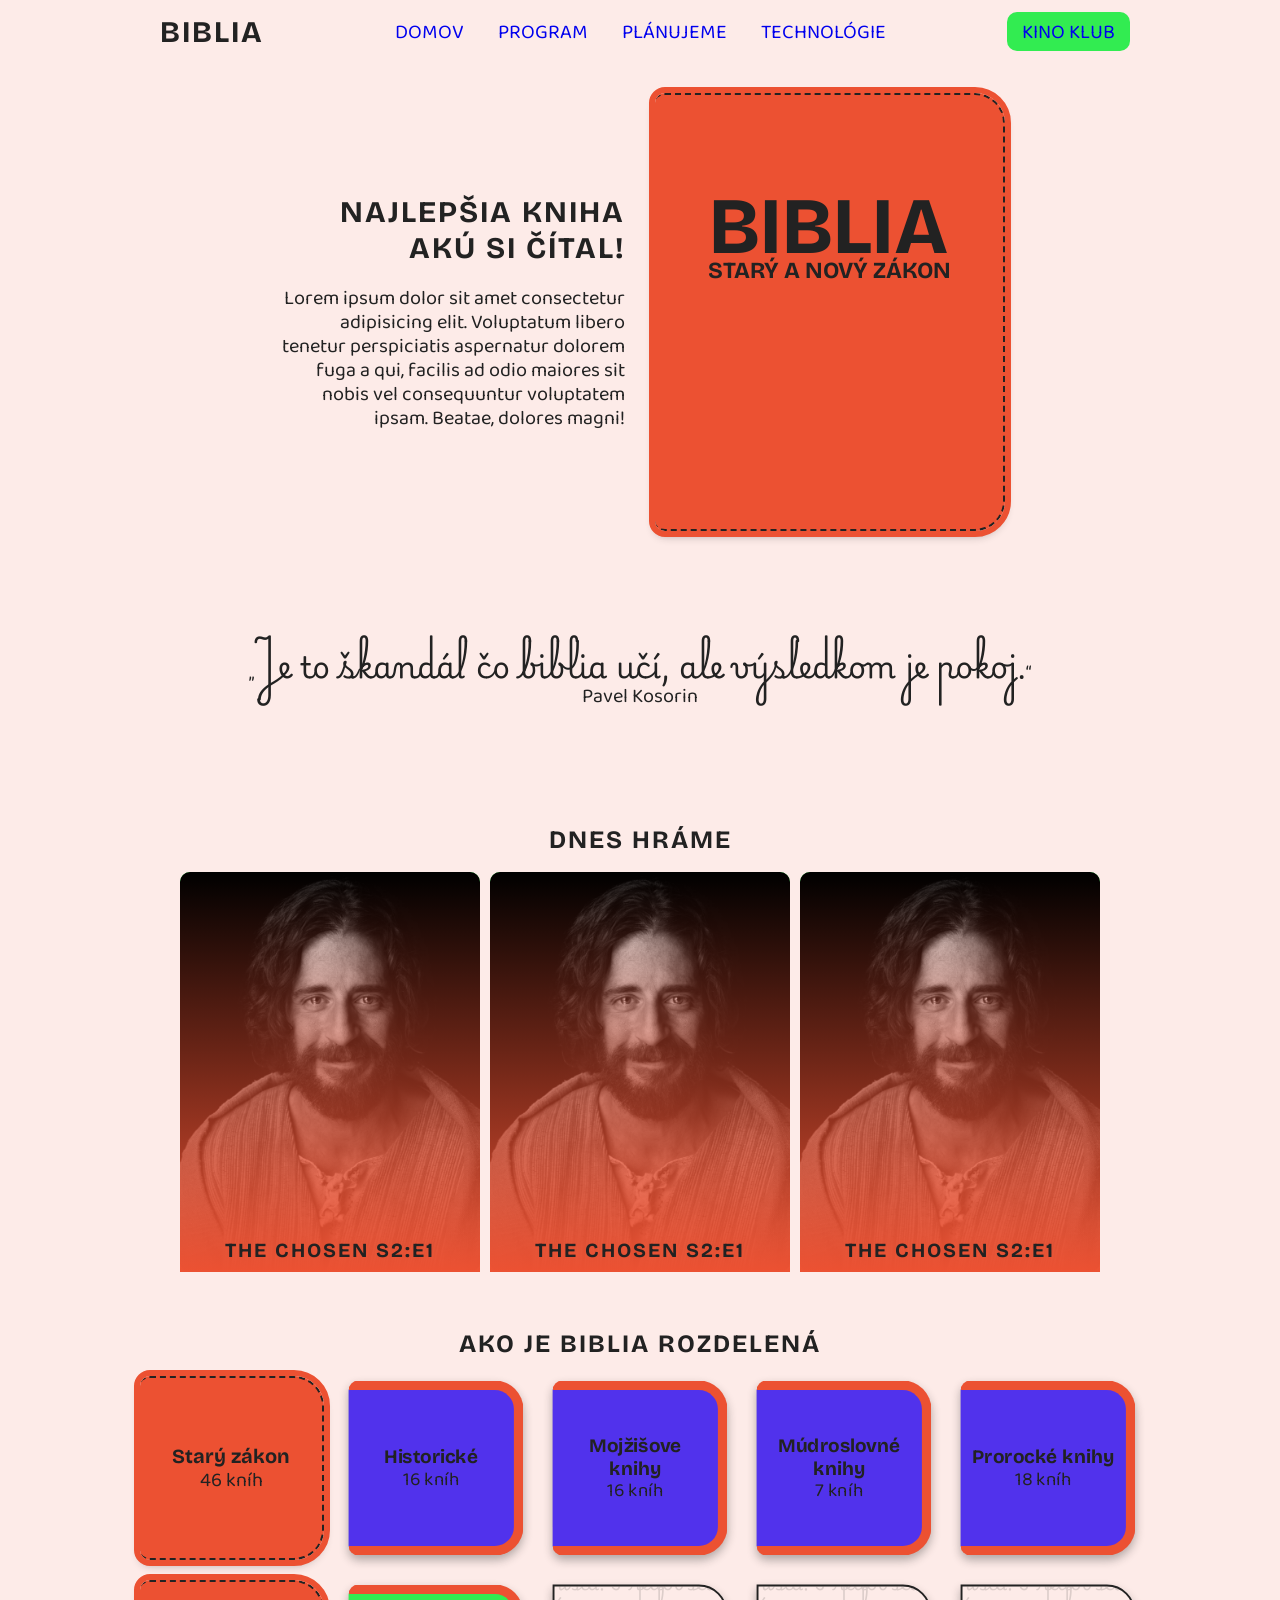
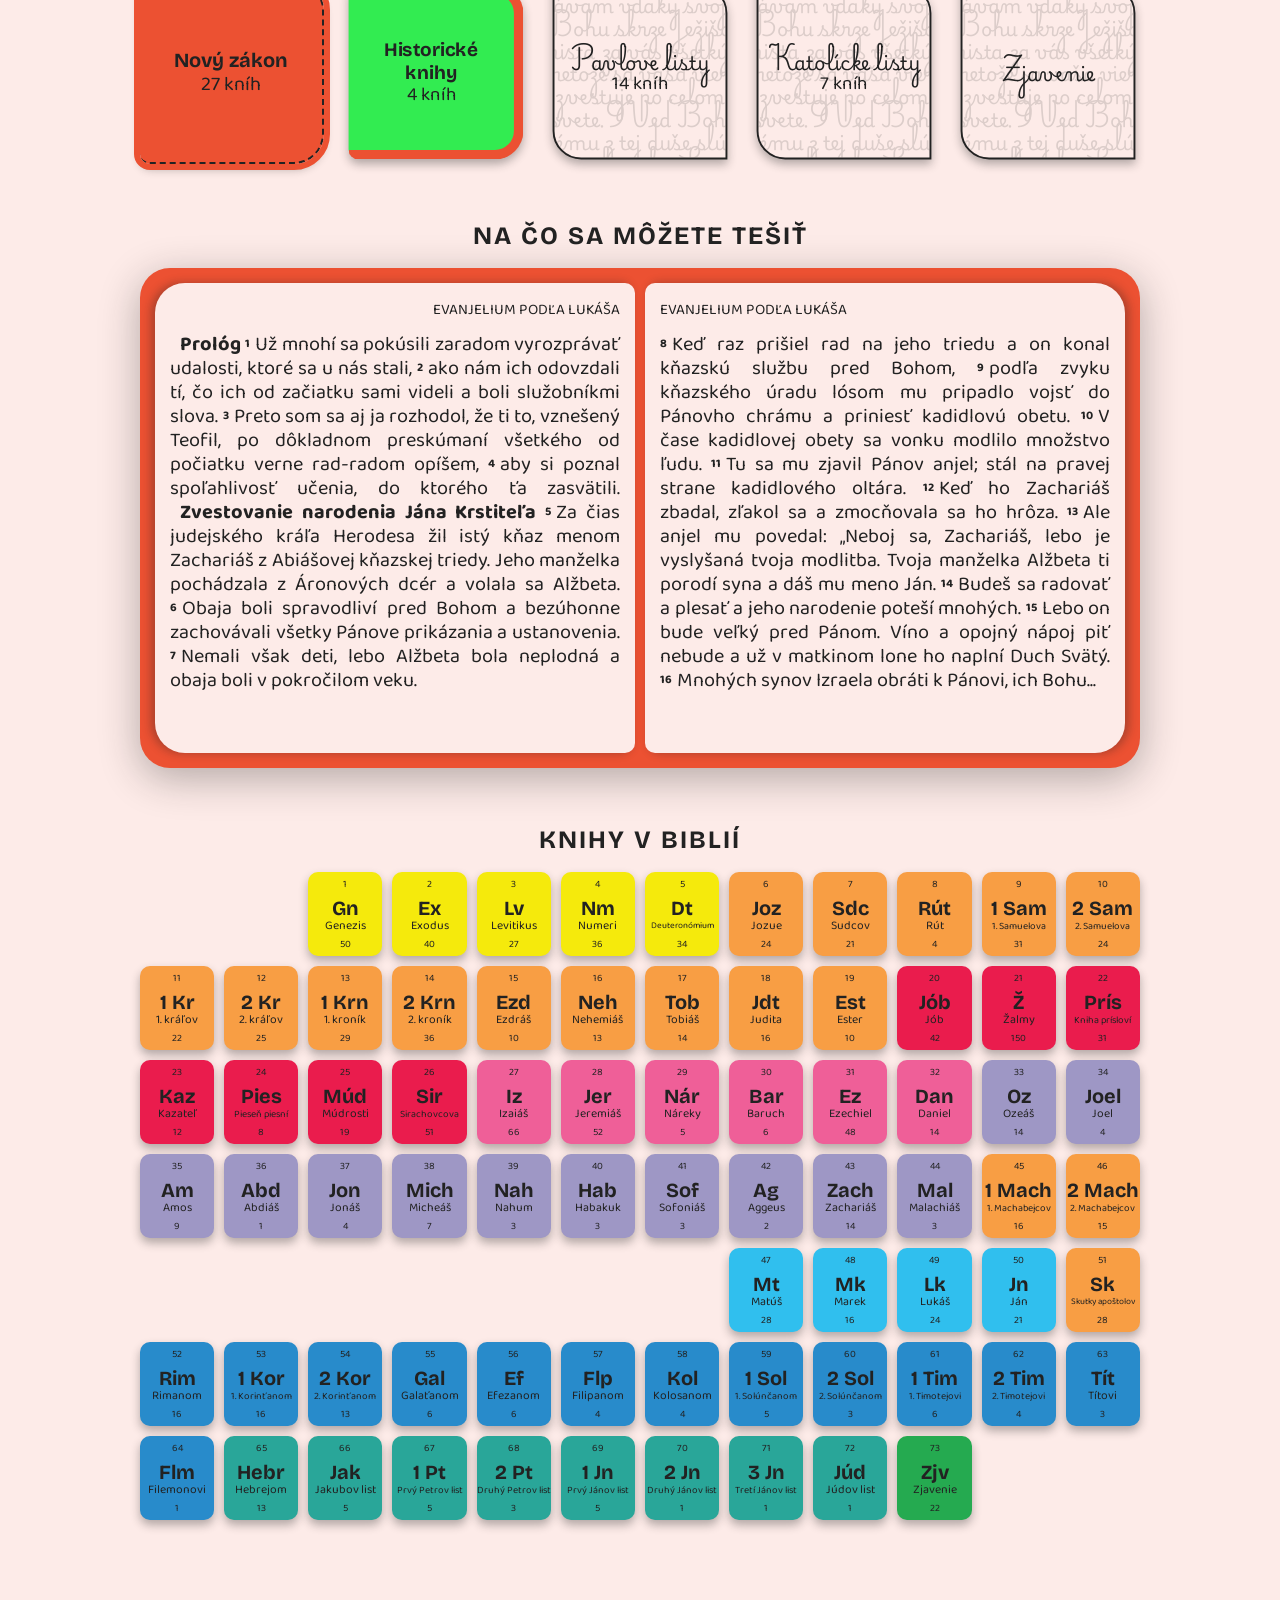
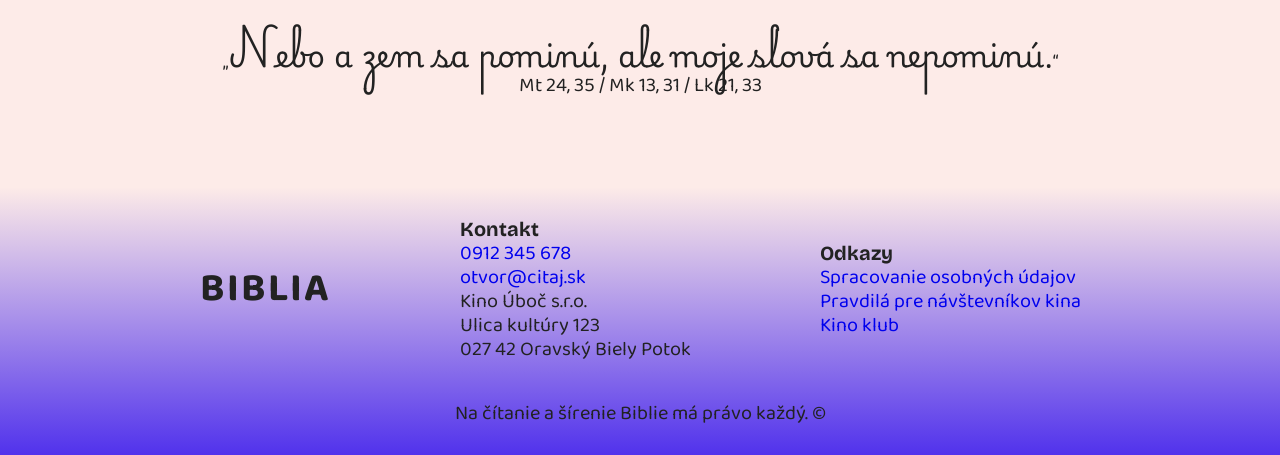
==== commit 63d718d9: "upgrade tabulky a ine" ====
--- a/index.html
+++ b/index.html
@@ -115,7 +115,7 @@
 
         <section id="delenie">
             <h2>Ako je Biblia rozdelená</h2>
-            <div class="mriezka">
+            <div class="container mriezka">
                 <div class="">
                     <h3>Starý zákon</h3>
                     <p>46 kníh</p>
--- a/style/style.css
+++ b/style/style.css
@@ -105,13 +105,6 @@
     background-color: var(--sekundarna-farba);
 }
 
-@keyframes blikanie {
-    0% {opacity: 1; scale: 1;}
-    50% {opacity: 1; scale: 1;}
-    100% {opacity: 0; scale: 2;}
-    
-}
-
 header ul {
     list-style-type: none;
 }
@@ -512,6 +505,32 @@
     align-items: center;
 }
 
+#tabulka .container .prvok{
+    transition: calc(var(--transition-cas) * 0.5);
+}
+
+#tabulka .container .prvok:hover{
+    transform: scale(1.2);
+    box-shadow: 0 1rem 4rem var(--shadow);
+}
+
+.citat {
+    padding: 6rem 1rem;
+}
+
+.citat q {
+    font-size: 3rem;
+    text-align: center;
+    display: block;
+}
+
+.citat p {
+    font-size: 2rem;
+    text-align: center;
+}
+
+/* INÉ VEĽKOSTI */
+
 @media (max-width: 1000px) {
     #tabulka .container {
         grid-template-columns: 1fr 1fr 1fr 1fr 1fr 1fr 1fr 1fr;
@@ -530,31 +549,15 @@
     }
 }
 
-#tabulka .container .prvok{
-    transition: calc(var(--transition-cas) * 0.5);
-}
-
-#tabulka .container .prvok:hover{
-    transform: scale(1.2);
-    box-shadow: 0 1rem 4rem var(--shadow);
-}
-
-.citat {
-    padding: 6rem 1rem;
-}
-
-.citat q {
-    font-size: 3rem;
-    text-align: center;
-    display: block;
-}
-
-.citat p {
-    font-size: 2rem;
-    text-align: center;
-}
-
-
+
+/* ANIMÁCIE */
+
+@keyframes blikanie {
+    0% {opacity: 1; scale: 1;}
+    50% {opacity: 1; scale: 1;}
+    100% {opacity: 0; scale: 2;}
+    
+}
 
 /* UNIVERZÁLNE */
 
@@ -568,4 +571,4 @@
 
 .bg-tercialna {
     background-color: var(--tercialna-farba) !important;
-}+}
